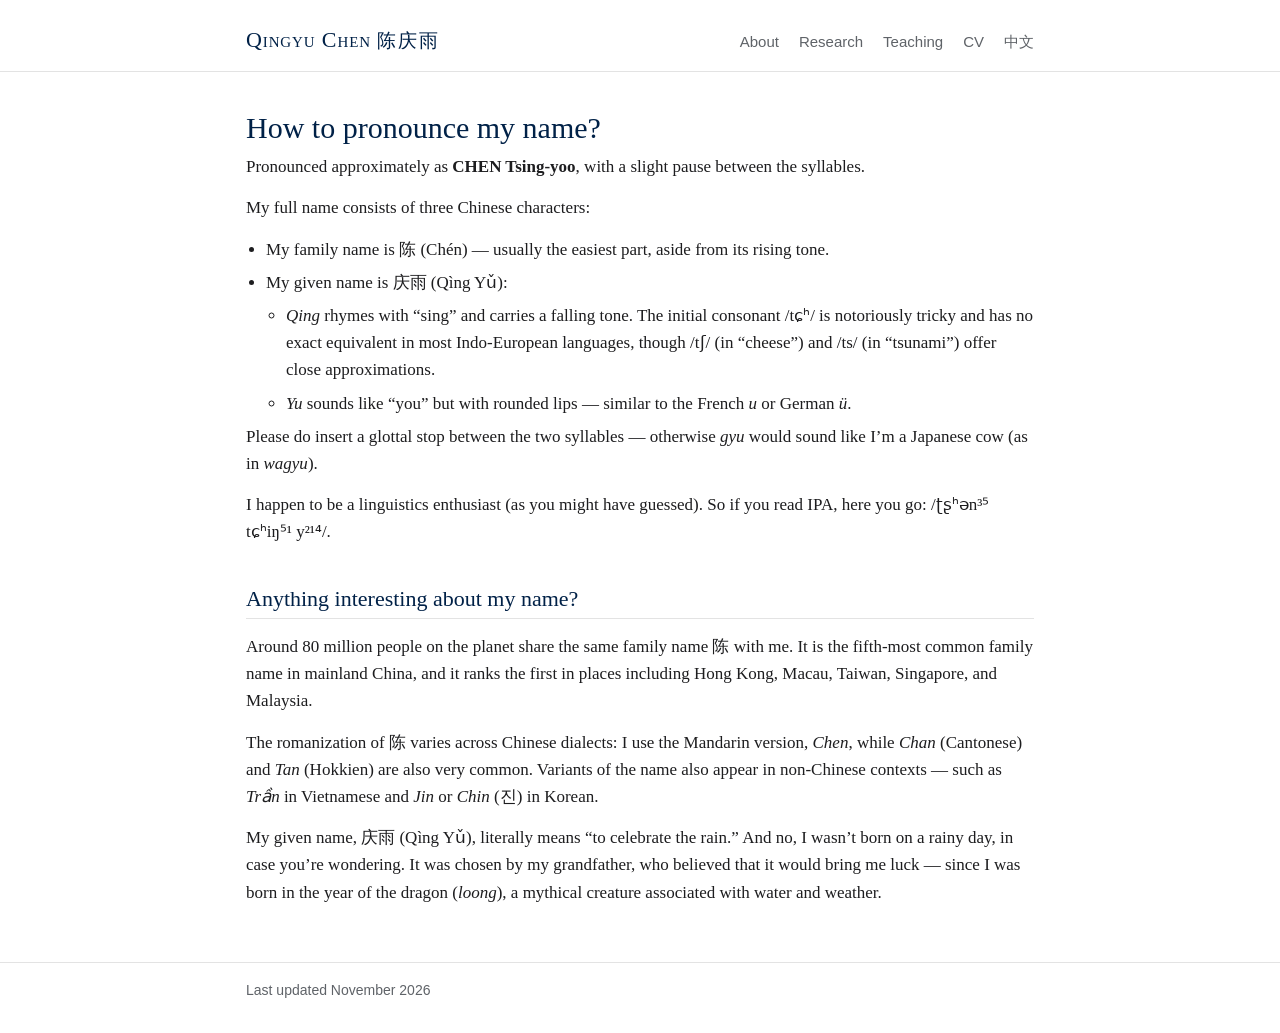
==== name.html @ 7817a66c "Initial site: static pages migrated from Google Sites Hand-written HTML with one stylesheet and no t" ====
<!doctype html>
<html lang="en">
<head>
<meta charset="utf-8">
<meta name="viewport" content="width=device-width, initial-scale=1">
<title>My Name | Qingyu Chen</title>
<meta name="description" content="How to pronounce Qingyu Chen (陈庆雨).">
<link rel="stylesheet" href="style.css">
</head>
<body>

<header class="site">
  <div class="wrap">
    <a class="brand" href="index.html">Qingyu Chen<span class="cjk" lang="zh-CN">陈庆雨</span></a>
    <nav>
      <a href="index.html">About</a>
      <a href="research.html">Research</a>
      <a href="teaching.html">Teaching</a>
      <a href="cv.pdf">CV</a>
      <a href="zh.html" lang="zh-CN">中文</a>
    </nav>
  </div>
</header>

<main class="wrap">
  <h1>How to pronounce my name?</h1>

  <p>Pronounced approximately as <b>CHEN Tsing-yoo</b>, with a slight pause between the syllables.</p>

  <p>My full name consists of three Chinese characters:</p>
  <ul class="plain">
    <li>My family name is <span lang="zh-CN">陈</span> (Ch&eacute;n) &mdash; usually the easiest part, aside from its rising tone.</li>
    <li>My given name is <span lang="zh-CN">庆雨</span> (Q&igrave;ng Y&#468;):
      <ul class="plain">
        <li><i>Qing</i> rhymes with &ldquo;sing&rdquo; and carries a falling tone. The initial consonant
          /t&#597;&#688;/ is notoriously tricky and has no exact equivalent in most Indo-European languages,
          though /t&#643;/ (in &ldquo;cheese&rdquo;) and /ts/ (in &ldquo;tsunami&rdquo;) offer close approximations.</li>
        <li><i>Yu</i> sounds like &ldquo;you&rdquo; but with rounded lips &mdash; similar to the French <i>u</i> or German <i>&uuml;</i>.</li>
      </ul>
    </li>
  </ul>
  <p>Please do insert a glottal stop between the two syllables &mdash; otherwise <i>gyu</i> would sound
    like I&rsquo;m a Japanese cow (as in <i>wagyu</i>).</p>

  <p>I happen to be a linguistics enthusiast (as you might have guessed). So if you read IPA, here you
    go: /&#648;&#642;&#688;&#601;n&#179;&#8309; t&#597;&#688;i&#331;&#8309;&#185; y&#178;&#185;&#8308;/.</p>

  <h2>Anything interesting about my name?</h2>

  <p>Around 80 million people on the planet share the same family name <span lang="zh-CN">陈</span> with
    me. It is the fifth-most common family name in mainland China, and it ranks the first in places
    including Hong Kong, Macau, Taiwan, Singapore, and Malaysia.</p>

  <p>The romanization of <span lang="zh-CN">陈</span> varies across Chinese dialects: I use the Mandarin
    version, <i>Chen</i>, while <i>Chan</i> (Cantonese) and <i>Tan</i> (Hokkien) are also very common.
    Variants of the name also appear in non-Chinese contexts &mdash; such as <i>Tr&#7847;n</i> in Vietnamese
    and <i>Jin</i> or <i>Chin</i> (<span lang="ko">진</span>) in Korean.</p>

  <p>My given name, <span lang="zh-CN">庆雨</span> (Q&igrave;ng Y&#468;), literally means &ldquo;to celebrate
    the rain.&rdquo; And no, I wasn&rsquo;t born on a rainy day, in case you&rsquo;re wondering. It was chosen
    by my grandfather, who believed that it would bring me luck &mdash; since I was born in the year of the
    dragon (<i>loong</i>), a mythical creature associated with water and weather.</p>
</main>

<footer class="site">
  <div class="wrap">Last updated November 2026</div>
</footer>

</body>
</html>
---- style.css ----
/* qingyu-chen.com — one stylesheet, system fonts only.
   Nothing is loaded from third-party servers, so the site behaves the same
   inside mainland China as anywhere else. */

:root {
  --ink: #1d1d1f;
  --muted: #5f6368;
  --rule: #e3e3e3;
  --accent: #002147;          /* Oxford blue, as in the CV */
  --link: #1a4f8b;
  --bg: #ffffff;
  --serif: "Palatino Linotype", Palatino, "Book Antiqua", "URW Palladio L",
           Georgia, "Songti SC", "Noto Serif CJK SC", "SimSun", serif;
  --sans: -apple-system, BlinkMacSystemFont, "Segoe UI", "Helvetica Neue", Arial,
          "PingFang SC", "Hiragino Sans GB", "Microsoft YaHei", "Noto Sans CJK SC",
          sans-serif;
}

* { box-sizing: border-box; }

html { -webkit-text-size-adjust: 100%; }

body {
  margin: 0;
  background: var(--bg);
  color: var(--ink);
  font-family: var(--serif);
  font-size: 17px;
  line-height: 1.6;
}

/* Chinese page reads better in a sans face on screen */
body.zh { font-family: var(--sans); font-size: 16px; line-height: 1.8; }

a { color: var(--link); text-decoration: none; }
a:hover { text-decoration: underline; }

.wrap { max-width: 820px; margin: 0 auto; padding: 0 16px; }

/* ---- header / nav ---------------------------------------------------- */
header.site {
  border-bottom: 1px solid var(--rule);
  margin-bottom: 36px;
}
header.site .wrap {
  display: flex;
  flex-wrap: wrap;
  align-items: baseline;
  justify-content: space-between;
  gap: 8px 24px;
  padding-top: 22px;
  padding-bottom: 14px;
}
.brand {
  font-size: 22px;
  color: var(--accent);
  font-variant: small-caps;
  letter-spacing: 0.04em;
}
.brand:hover { text-decoration: none; }
.brand .cjk { font-variant: normal; letter-spacing: 0.1em; margin-left: 6px; font-size: 19px; }

nav { display: flex; flex-wrap: wrap; gap: 4px 20px; font-family: var(--sans); font-size: 15px; }
nav a { color: var(--muted); }
nav a[aria-current="page"] { color: var(--accent); font-weight: 600; }

/* ---- type ------------------------------------------------------------ */
h1, h2, h3 { color: var(--accent); font-weight: normal; line-height: 1.3; }
h1 { font-size: 30px; margin: 0 0 6px; }
h2 {
  font-size: 22px;
  margin: 40px 0 14px;
  padding-bottom: 4px;
  border-bottom: 1px solid var(--rule);
}
h3 { font-size: 18px; margin: 0; color: var(--ink); }
p { margin: 0 0 14px; }
.muted { color: var(--muted); }
.small { font-size: 15px; }

/* ---- home: photo + intro -------------------------------------------- */
.intro { display: flex; gap: 32px; align-items: flex-start; }
.intro img {
  width: 220px;
  height: auto;
  border-radius: 4px;
  flex-shrink: 0;
}
.intro .text { flex: 1; min-width: 0; }
.subtitle { color: var(--muted); margin: 0 0 18px; font-size: 16px; }

.contact { list-style: none; padding: 0; margin: 18px 0 0; font-size: 16px; }
.contact li { margin: 2px 0; }
.contact .label { color: var(--muted); display: inline-block; min-width: 72px; }

ul.plain { padding-left: 20px; margin: 0; }
ul.plain li { margin: 6px 0; }

/* ---- research entries ------------------------------------------------ */
.paper { margin: 0 0 26px; }
.paper .title { font-size: 18px; }
.paper .title a { color: var(--ink); }
.paper .title a:hover { color: var(--link); }
.paper .meta { color: var(--muted); font-size: 16px; margin-top: 2px; }
.paper .tag {
  display: inline-block;
  font-family: var(--sans);
  font-size: 12px;
  letter-spacing: 0.04em;
  text-transform: uppercase;
  color: #fff;
  background: var(--accent);
  border-radius: 3px;
  padding: 1px 7px;
  margin-left: 6px;
  vertical-align: 2px;
}
.paper .links { font-family: var(--sans); font-size: 14px; margin-top: 4px; }
.paper .links a { margin-right: 14px; }
.paper .status { font-style: italic; color: var(--muted); }

details { margin-top: 6px; }
details summary {
  cursor: pointer;
  font-family: var(--sans);
  font-size: 14px;
  color: var(--link);
  list-style: none;
}
details summary::-webkit-details-marker { display: none; }
details summary::before { content: "+ "; }
details[open] summary::before { content: "\2212 "; }
details .abstract {
  margin: 8px 0 0;
  padding-left: 14px;
  border-left: 2px solid var(--rule);
  font-size: 16px;
  text-align: justify;
  hyphens: auto;
}
.extra { font-size: 15px; color: var(--muted); margin-top: 6px; }
.extra b { font-weight: 600; color: var(--ink); font-family: var(--sans); font-size: 13px; }

.legend { font-size: 15px; color: var(--muted); }

/* ---- teaching -------------------------------------------------------- */
.row { display: flex; justify-content: space-between; gap: 16px; margin: 4px 0; }
.row .when { color: var(--muted); white-space: nowrap; }
blockquote {
  margin: 0 0 14px;
  padding: 2px 0 2px 16px;
  border-left: 3px solid var(--rule);
  color: #333;
  font-style: italic;
}

/* ---- footer ---------------------------------------------------------- */
footer.site {
  margin-top: 56px;
  border-top: 1px solid var(--rule);
  padding: 16px 0 32px;
  font-size: 14px;
  color: var(--muted);
  font-family: var(--sans);
}

/* ---- phones ---------------------------------------------------------- */
@media (max-width: 640px) {
  body { font-size: 16px; }
  header.site { margin-bottom: 24px; }
  .intro { flex-direction: column; gap: 18px; }
  .intro img { width: 160px; }
  h1 { font-size: 26px; }
  h2 { font-size: 20px; margin-top: 32px; }
  .row { flex-direction: column; gap: 0; }
  details .abstract { text-align: left; }
}
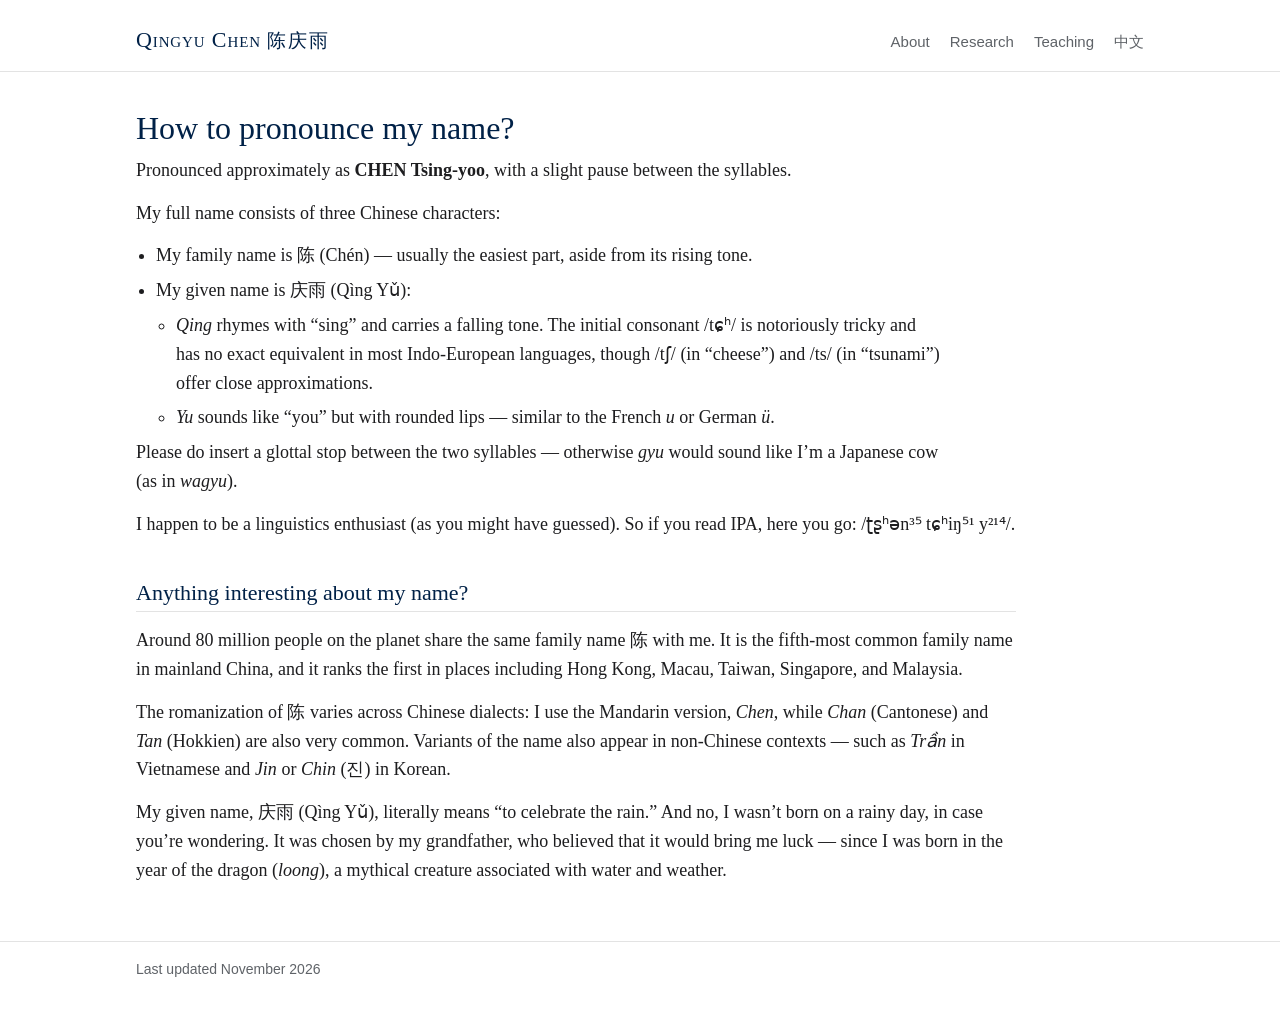
==== commit c556b930: "Wider layout, larger photo, no orphan words - Homepage 1040px wide with a 320px photo; other pages' " ====
--- a/name.html
+++ b/name.html
@@ -16,7 +16,6 @@
       <a href="index.html">About</a>
       <a href="research.html">Research</a>
       <a href="teaching.html">Teaching</a>
-      <a href="cv.pdf">CV</a>
       <a href="zh.html" lang="zh-CN">中文</a>
     </nav>
   </div>
@@ -25,41 +24,41 @@
 <main class="wrap">
   <h1>How to pronounce my name?</h1>
 
-  <p>Pronounced approximately as <b>CHEN Tsing-yoo</b>, with a slight pause between the syllables.</p>
+  <p>Pronounced approximately as <b>CHEN Tsing-yoo</b>, with a slight pause between the&nbsp;syllables.</p>
 
-  <p>My full name consists of three Chinese characters:</p>
+  <p>My full name consists of three Chinese&nbsp;characters:</p>
   <ul class="plain">
-    <li>My family name is <span lang="zh-CN">陈</span> (Ch&eacute;n) &mdash; usually the easiest part, aside from its rising tone.</li>
+    <li>My family name is <span lang="zh-CN">陈</span> (Ch&eacute;n) &mdash; usually the easiest part, aside from its rising&nbsp;tone.</li>
     <li>My given name is <span lang="zh-CN">庆雨</span> (Q&igrave;ng Y&#468;):
       <ul class="plain">
         <li><i>Qing</i> rhymes with &ldquo;sing&rdquo; and carries a falling tone. The initial consonant
           /t&#597;&#688;/ is notoriously tricky and has no exact equivalent in most Indo-European languages,
-          though /t&#643;/ (in &ldquo;cheese&rdquo;) and /ts/ (in &ldquo;tsunami&rdquo;) offer close approximations.</li>
-        <li><i>Yu</i> sounds like &ldquo;you&rdquo; but with rounded lips &mdash; similar to the French <i>u</i> or German <i>&uuml;</i>.</li>
+          though /t&#643;/ (in &ldquo;cheese&rdquo;) and /ts/ (in &ldquo;tsunami&rdquo;) offer close&nbsp;approximations.</li>
+        <li><i>Yu</i> sounds like &ldquo;you&rdquo; but with rounded lips &mdash; similar to the French <i>u</i> or German&nbsp;<i>&uuml;</i>.</li>
       </ul>
     </li>
   </ul>
   <p>Please do insert a glottal stop between the two syllables &mdash; otherwise <i>gyu</i> would sound
-    like I&rsquo;m a Japanese cow (as in <i>wagyu</i>).</p>
+    like I&rsquo;m a Japanese cow (as in&nbsp;<i>wagyu</i>).</p>
 
   <p>I happen to be a linguistics enthusiast (as you might have guessed). So if you read IPA, here you
-    go: /&#648;&#642;&#688;&#601;n&#179;&#8309; t&#597;&#688;i&#331;&#8309;&#185; y&#178;&#185;&#8308;/.</p>
+    go: /&#648;&#642;&#688;&#601;n&#179;&#8309; t&#597;&#688;i&#331;&#8309;&#185;&nbsp;y&#178;&#185;&#8308;/.</p>
 
   <h2>Anything interesting about my name?</h2>
 
   <p>Around 80 million people on the planet share the same family name <span lang="zh-CN">陈</span> with
     me. It is the fifth-most common family name in mainland China, and it ranks the first in places
-    including Hong Kong, Macau, Taiwan, Singapore, and Malaysia.</p>
+    including Hong Kong, Macau, Taiwan, Singapore, and&nbsp;Malaysia.</p>
 
   <p>The romanization of <span lang="zh-CN">陈</span> varies across Chinese dialects: I use the Mandarin
     version, <i>Chen</i>, while <i>Chan</i> (Cantonese) and <i>Tan</i> (Hokkien) are also very common.
     Variants of the name also appear in non-Chinese contexts &mdash; such as <i>Tr&#7847;n</i> in Vietnamese
-    and <i>Jin</i> or <i>Chin</i> (<span lang="ko">진</span>) in Korean.</p>
+    and <i>Jin</i> or <i>Chin</i> (<span lang="ko">진</span>) in&nbsp;Korean.</p>
 
   <p>My given name, <span lang="zh-CN">庆雨</span> (Q&igrave;ng Y&#468;), literally means &ldquo;to celebrate
     the rain.&rdquo; And no, I wasn&rsquo;t born on a rainy day, in case you&rsquo;re wondering. It was chosen
     by my grandfather, who believed that it would bring me luck &mdash; since I was born in the year of the
-    dragon (<i>loong</i>), a mythical creature associated with water and weather.</p>
+    dragon (<i>loong</i>), a mythical creature associated with water and&nbsp;weather.</p>
 </main>
 
 <footer class="site">
--- a/style.css
+++ b/style.css
@@ -25,17 +25,20 @@
   background: var(--bg);
   color: var(--ink);
   font-family: var(--serif);
-  font-size: 17px;
+  font-size: 18px;
   line-height: 1.6;
 }
 
 /* Chinese page reads better in a sans face on screen */
-body.zh { font-family: var(--sans); font-size: 16px; line-height: 1.8; }
+body.zh { font-family: var(--sans); font-size: 17px; line-height: 1.8; }
 
 a { color: var(--link); text-decoration: none; }
 a:hover { text-decoration: underline; }
 
-.wrap { max-width: 820px; margin: 0 auto; padding: 0 16px; }
+/* Header, footer and the photo + intro block use the full 1040px; everything
+   else in <main> stops at 880px so long lines (abstracts) stay readable. */
+.wrap { max-width: 1040px; margin: 0 auto; padding: 0 16px; }
+main.wrap > :not(.intro) { max-width: 880px; }
 
 /* ---- header / nav ---------------------------------------------------- */
 header.site {
@@ -66,7 +69,7 @@
 
 /* ---- type ------------------------------------------------------------ */
 h1, h2, h3 { color: var(--accent); font-weight: normal; line-height: 1.3; }
-h1 { font-size: 30px; margin: 0 0 6px; }
+h1 { font-size: 32px; margin: 0 0 6px; }
 h2 {
   font-size: 22px;
   margin: 40px 0 14px;
@@ -75,21 +78,26 @@
 }
 h3 { font-size: 18px; margin: 0; color: var(--ink); }
 p { margin: 0 0 14px; }
+
+/* No single word / single character left alone on the last line.
+   text-wrap: pretty covers current Chrome, Edge and Safari; the HTML also
+   ties the last two words (or last two CJK characters) together, which
+   covers every other browser. */
+p, li, blockquote, .meta, .extra, .title, .row span { text-wrap: pretty; }
+h1, h2, h3 { text-wrap: balance; }
+.nw { white-space: nowrap; }
 .muted { color: var(--muted); }
 .small { font-size: 15px; }
 
 /* ---- home: photo + intro -------------------------------------------- */
-.intro { display: flex; gap: 32px; align-items: flex-start; }
-.intro img {
-  width: 220px;
-  height: auto;
-  border-radius: 4px;
-  flex-shrink: 0;
-}
+.intro { display: flex; gap: 40px; align-items: flex-start; }
+.photo { width: 320px; flex-shrink: 0; }
+.photo img { display: block; width: 100%; height: auto; border-radius: 4px; }
+.photo a { display: inline-block; margin-top: 8px; font-family: var(--sans); font-size: 14px; }
 .intro .text { flex: 1; min-width: 0; }
-.subtitle { color: var(--muted); margin: 0 0 18px; font-size: 16px; }
+.subtitle { color: var(--muted); margin: 0 0 18px; font-size: 17px; }
 
-.contact { list-style: none; padding: 0; margin: 18px 0 0; font-size: 16px; }
+.contact { list-style: none; padding: 0; margin: 18px 0 0; font-size: 17px; }
 .contact li { margin: 2px 0; }
 .contact .label { color: var(--muted); display: inline-block; min-width: 72px; }
 
@@ -98,10 +106,10 @@
 
 /* ---- research entries ------------------------------------------------ */
 .paper { margin: 0 0 26px; }
-.paper .title { font-size: 18px; }
+.paper .title { font-size: 19px; }
 .paper .title a { color: var(--ink); }
 .paper .title a:hover { color: var(--link); }
-.paper .meta { color: var(--muted); font-size: 16px; margin-top: 2px; }
+.paper .meta { color: var(--muted); font-size: 17px; margin-top: 2px; }
 .paper .tag {
   display: inline-block;
   font-family: var(--sans);
@@ -134,14 +142,14 @@
   margin: 8px 0 0;
   padding-left: 14px;
   border-left: 2px solid var(--rule);
-  font-size: 16px;
+  font-size: 17px;
   text-align: justify;
   hyphens: auto;
 }
-.extra { font-size: 15px; color: var(--muted); margin-top: 6px; }
+.extra { font-size: 16px; color: var(--muted); margin-top: 6px; }
 .extra b { font-weight: 600; color: var(--ink); font-family: var(--sans); font-size: 13px; }
 
-.legend { font-size: 15px; color: var(--muted); }
+.legend { font-size: 16px; color: var(--muted); }
 
 /* ---- teaching -------------------------------------------------------- */
 .row { display: flex; justify-content: space-between; gap: 16px; margin: 4px 0; }
@@ -169,7 +177,9 @@
   body { font-size: 16px; }
   header.site { margin-bottom: 24px; }
   .intro { flex-direction: column; gap: 18px; }
-  .intro img { width: 160px; }
+  .photo { width: 200px; }
+  .contact { font-size: 16px; }
+  .contact .label { min-width: 52px; }
   h1 { font-size: 26px; }
   h2 { font-size: 20px; margin-top: 32px; }
   .row { flex-direction: column; gap: 0; }
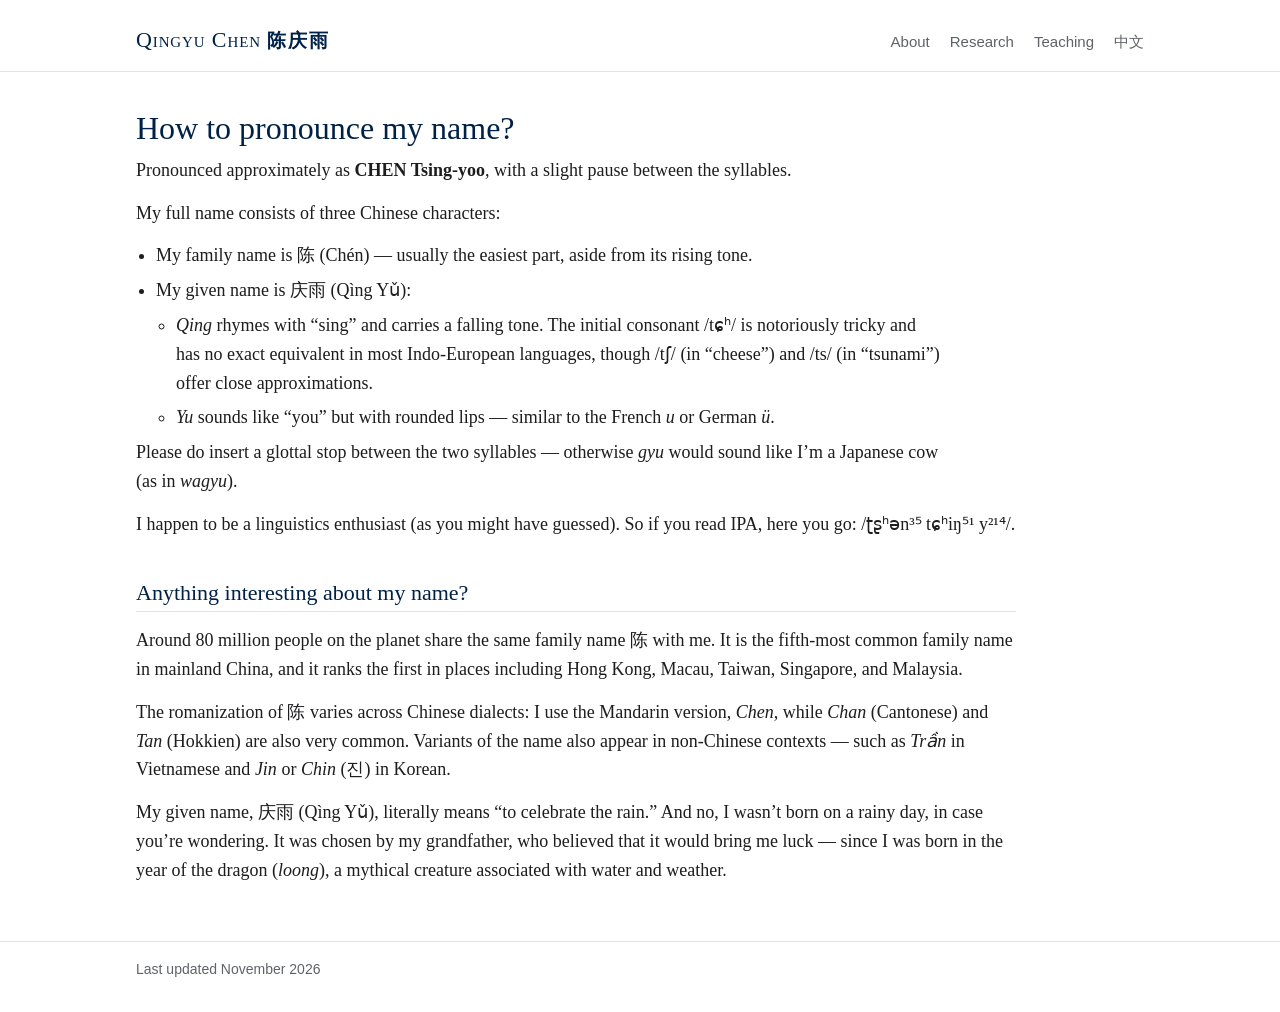
==== commit 6db8dade: "Research page polish, Kai name, simpler Chinese nav - Paper titles are bold and no longer links; eac" ====
--- a/name.html
+++ b/name.html
@@ -11,7 +11,7 @@
 
 <header class="site">
   <div class="wrap">
-    <a class="brand" href="index.html">Qingyu Chen<span class="cjk" lang="zh-CN">陈庆雨</span></a>
+    <a class="brand" href="index.html">Qingyu Chen<span class="cjk kai" lang="zh-CN">陈庆雨</span></a>
     <nav>
       <a href="index.html">About</a>
       <a href="research.html">Research</a>
--- a/style.css
+++ b/style.css
@@ -86,6 +86,10 @@
 p, li, blockquote, .meta, .extra, .title, .row span { text-wrap: pretty; }
 h1, h2, h3 { text-wrap: balance; }
 .nw { white-space: nowrap; }
+
+/* The Chinese name is set in Kai (楷体), as on the old Google Site. These are
+   system fonts (macOS, Windows, Taiwan), so nothing is downloaded. */
+.kai { font-family: "Kaiti SC", STKaiti, KaiTi, "楷体", BiauKai, "DFKai-SB", Kai, serif; font-weight: 700; }
 .muted { color: var(--muted); }
 .small { font-size: 15px; }
 
@@ -94,6 +98,9 @@
 .photo { width: 320px; flex-shrink: 0; }
 .photo img { display: block; width: 100%; height: auto; border-radius: 4px; }
 .photo a { display: inline-block; margin-top: 8px; font-family: var(--sans); font-size: 14px; }
+.photo .contact { margin: 16px 0 0; font-family: var(--sans); font-size: 15px; line-height: 1.7; }
+.photo .contact .label { min-width: 48px; }
+.photo .contact a { display: inline; margin: 0; font-size: inherit; }
 .intro .text { flex: 1; min-width: 0; }
 .subtitle { color: var(--muted); margin: 0 0 18px; font-size: 17px; }
 
@@ -105,8 +112,8 @@
 ul.plain li { margin: 6px 0; }
 
 /* ---- research entries ------------------------------------------------ */
-.paper { margin: 0 0 26px; }
-.paper .title { font-size: 19px; }
+.paper { margin: 0 0 30px; }
+.paper .title { font-size: 20px; font-weight: 600; line-height: 1.35; }
 .paper .title a { color: var(--ink); }
 .paper .title a:hover { color: var(--link); }
 .paper .meta { color: var(--muted); font-size: 17px; margin-top: 2px; }
@@ -139,7 +146,7 @@
 details summary::before { content: "+ "; }
 details[open] summary::before { content: "\2212 "; }
 details .abstract {
-  margin: 8px 0 0;
+  margin: 8px 0 18px;
   padding-left: 14px;
   border-left: 2px solid var(--rule);
   font-size: 17px;
@@ -177,9 +184,13 @@
   body { font-size: 16px; }
   header.site { margin-bottom: 24px; }
   .intro { flex-direction: column; gap: 18px; }
-  .photo { width: 200px; }
-  .contact { font-size: 16px; }
-  .contact .label { min-width: 52px; }
+  /* phones: photo, pronunciation link, bio, then CV / email */
+  .intro { gap: 0; }
+  .photo { display: contents; }
+  .photo img { width: 200px; order: 1; }
+  .photo > a { order: 2; }
+  .intro .text { order: 3; margin-top: 18px; }
+  .photo .contact { order: 4; margin-top: 0; font-size: 16px; }
   h1 { font-size: 26px; }
   h2 { font-size: 20px; margin-top: 32px; }
   .row { flex-direction: column; gap: 0; }
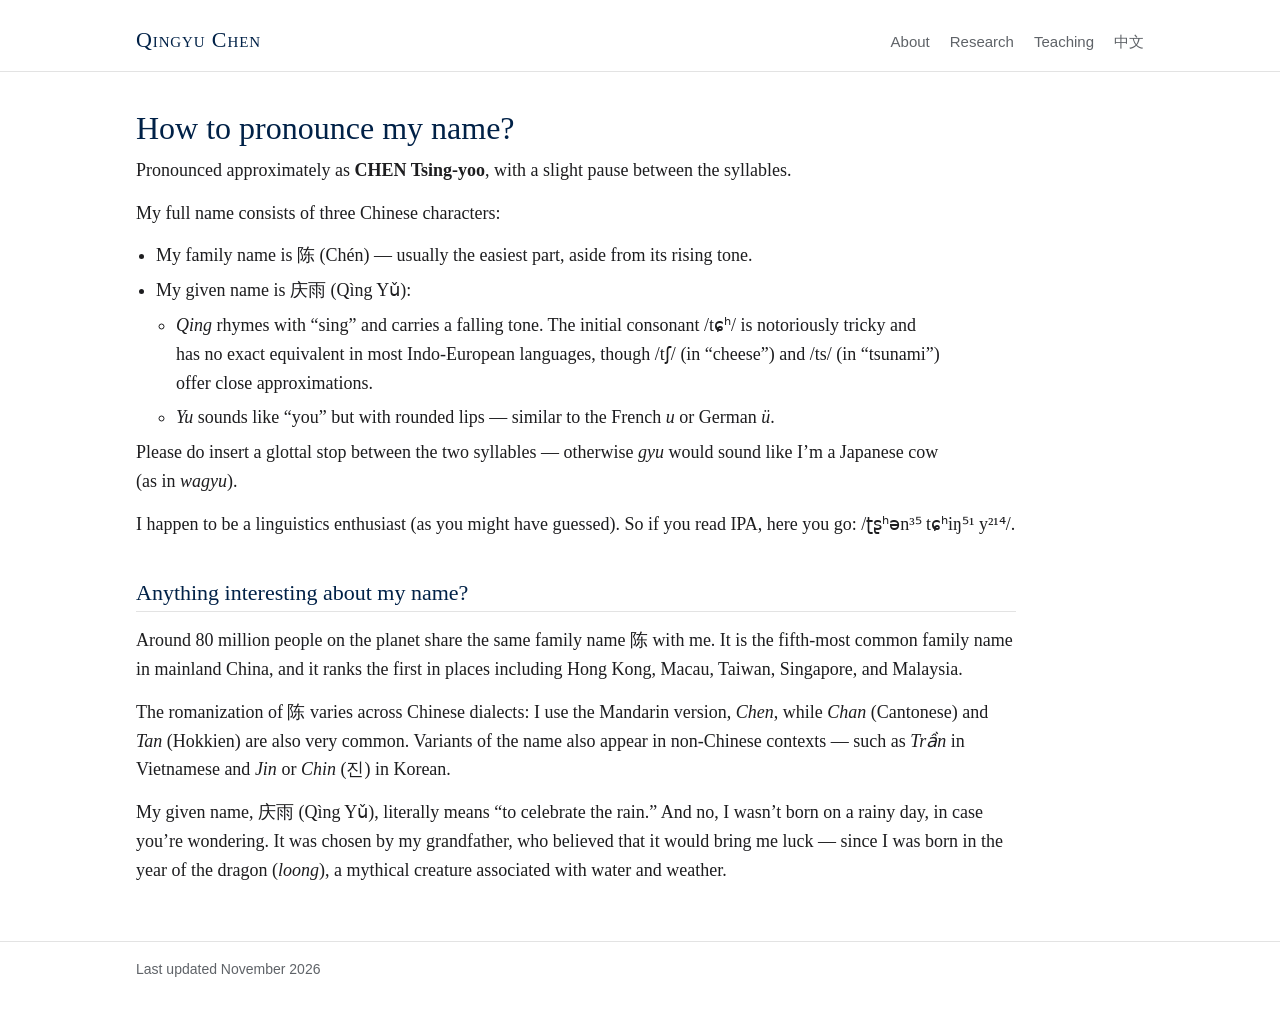
==== commit 4b8cde7b: "English pages: header shows the English name only The Chinese name stays in the homepage heading.  C" ====
--- a/name.html
+++ b/name.html
@@ -11,7 +11,7 @@
 
 <header class="site">
   <div class="wrap">
-    <a class="brand" href="index.html">Qingyu Chen<span class="cjk kai" lang="zh-CN">陈庆雨</span></a>
+    <a class="brand" href="index.html">Qingyu Chen</a>
     <nav>
       <a href="index.html">About</a>
       <a href="research.html">Research</a>
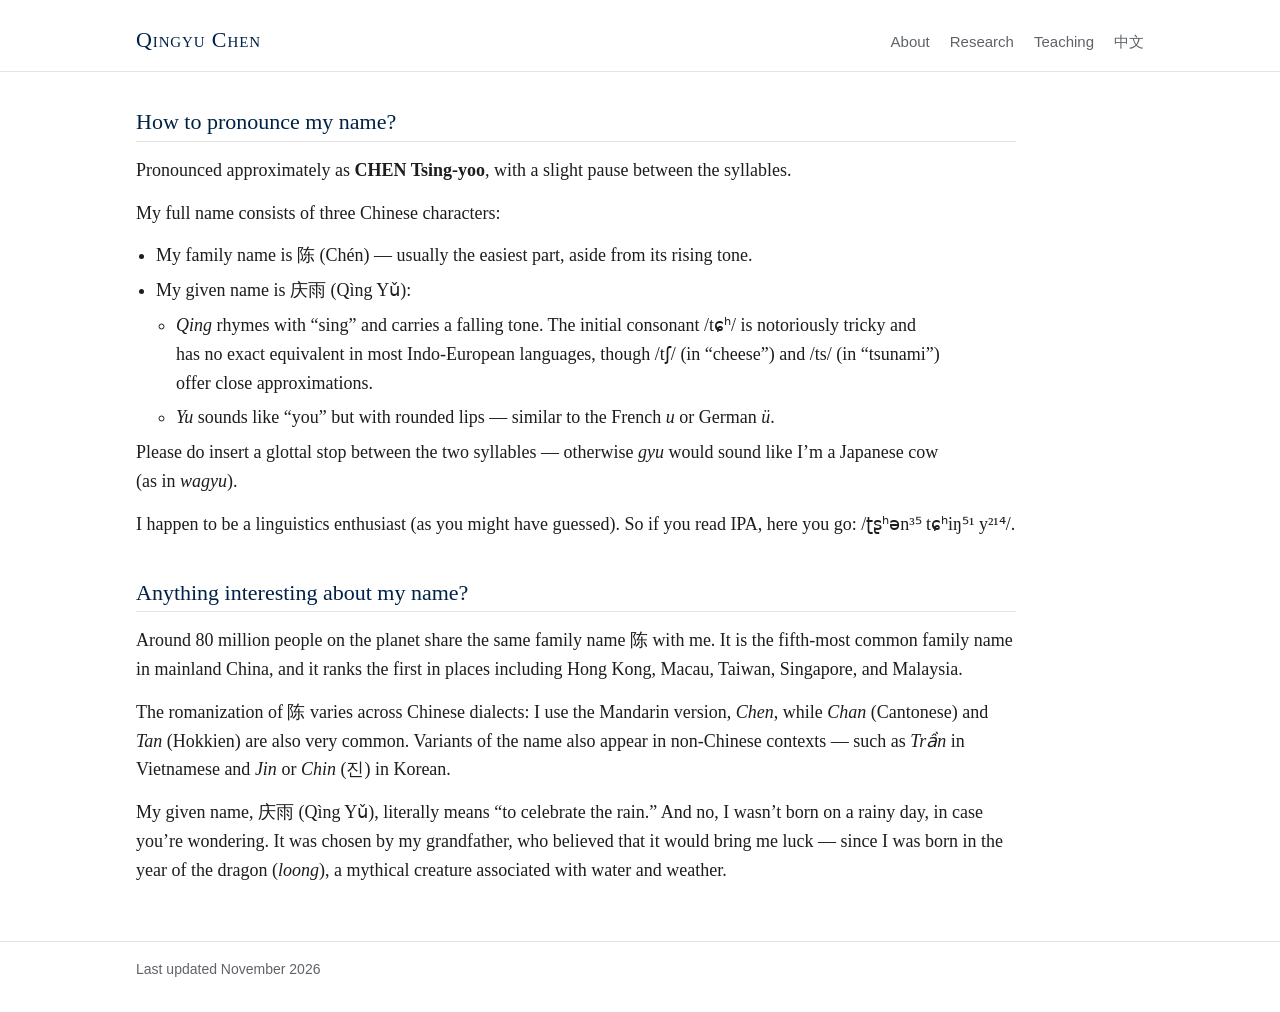
==== commit 9a0ec40d: "Name page: pronunciation heading matches the section heading style Also keep the IPA transcription o" ====
--- a/name.html
+++ b/name.html
@@ -22,7 +22,7 @@
 </header>
 
 <main class="wrap">
-  <h1>How to pronounce my name?</h1>
+  <h2>How to pronounce my name?</h2>
 
   <p>Pronounced approximately as <b>CHEN Tsing-yoo</b>, with a slight pause between the&nbsp;syllables.</p>
 
@@ -42,7 +42,7 @@
     like I&rsquo;m a Japanese cow (as in&nbsp;<i>wagyu</i>).</p>
 
   <p>I happen to be a linguistics enthusiast (as you might have guessed). So if you read IPA, here you
-    go: /&#648;&#642;&#688;&#601;n&#179;&#8309; t&#597;&#688;i&#331;&#8309;&#185;&nbsp;y&#178;&#185;&#8308;/.</p>
+    go:&nbsp;<span class="nw">/&#648;&#642;&#688;&#601;n&#179;&#8309; t&#597;&#688;i&#331;&#8309;&#185; y&#178;&#185;&#8308;/.</span></p>
 
   <h2>Anything interesting about my name?</h2>
 
--- a/style.css
+++ b/style.css
@@ -76,6 +76,7 @@
   padding-bottom: 4px;
   border-bottom: 1px solid var(--rule);
 }
+main > h2:first-child { margin-top: 0; }
 h3 { font-size: 18px; margin: 0; color: var(--ink); }
 p { margin: 0 0 14px; }
 
